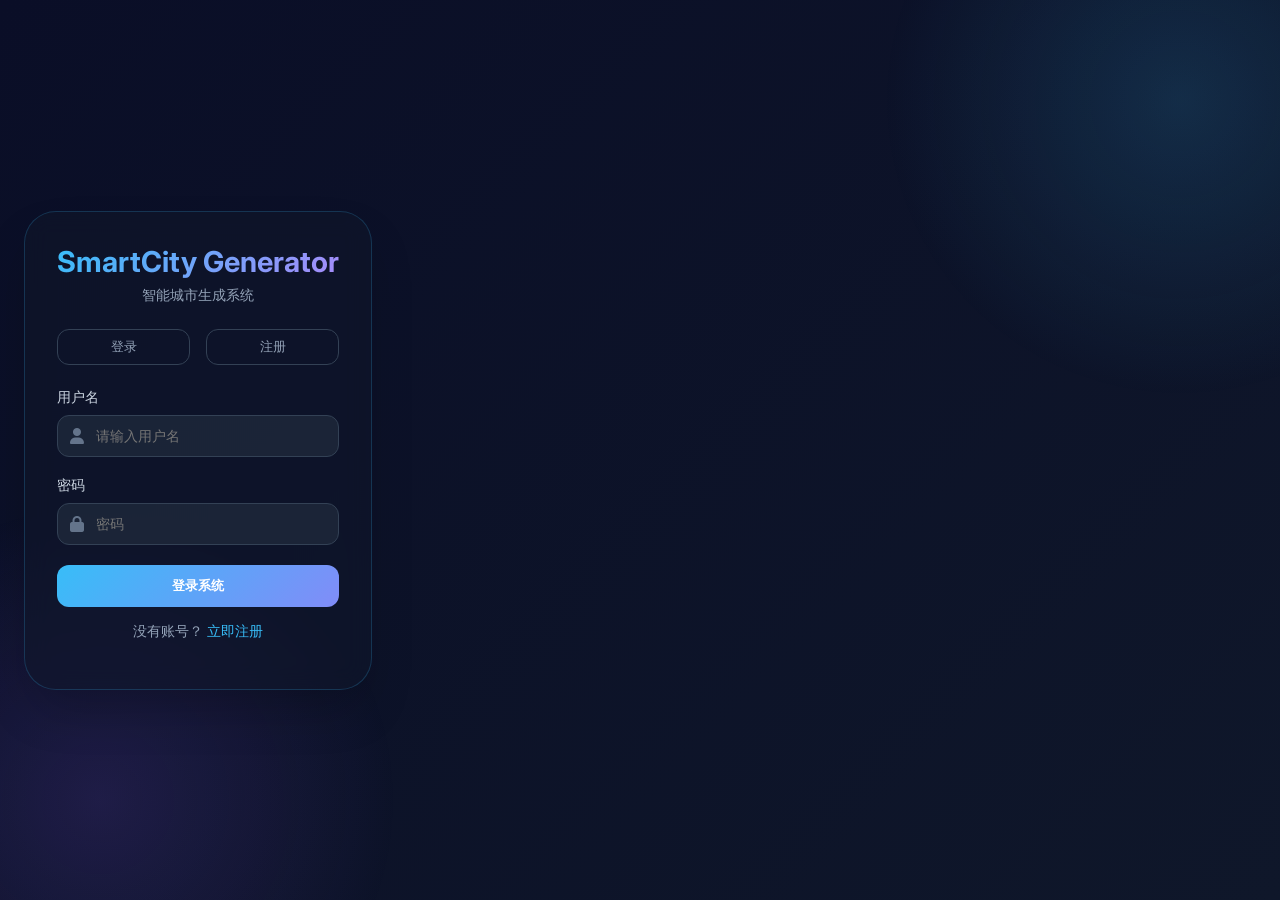
==== front_end/index.html @ 84067298 "Add files via upload" ====
<!DOCTYPE html>
<html lang="zh-CN">
<head>
    <meta charset="UTF-8">
    <meta name="viewport" content="width=device-width, initial-scale=1.0, user-scalable=no">
    <title>智能城市生成系统 | SmartCity Generator</title>
    <link href="https://fonts.googleapis.com/css2?family=Inter:opsz,wght@14..32,300;14..32,400;14..32,500;14..32,600;14..32,700&display=swap" rel="stylesheet">
    <link rel="stylesheet" href="https://cdnjs.cloudflare.com/ajax/libs/font-awesome/6.0.0-beta3/css/all.min.css">
    <link rel="stylesheet" href="css/style.css">
</head>
<body>
<div class="bg-glow"></div>
<div class="bg-glow bg-glow-left"></div>

<div class="app-container" id="appRoot">
    <!-- 登录/注册视图 -->
    <div id="authView">
        <div class="auth-wrapper">
            <div class="glass-card auth-card">
                <div class="logo">SmartCity Generator</div>
                <div class="tagline">智能城市生成系统</div>
                <div id="authTabs" style="display: flex; gap: 1rem; margin-bottom: 1.5rem;">
                    <button class="btn-outline" style="flex:1;" id="loginTabBtn">登录</button>
                    <button class="btn-outline" style="flex:1;" id="registerTabBtn">注册</button>
                </div>
                <div id="loginForm">
                    <div class="input-group">
                        <label>用户名</label>
                        <div class="input-with-icon"><i class="fas fa-user"></i><input type="text" id="loginUsername" placeholder="请输入用户名"></div>
                    </div>
                    <div class="input-group">
                        <label>密码</label>
                        <div class="input-with-icon"><i class="fas fa-lock"></i><input type="password" id="loginPassword" placeholder="密码"></div>
                    </div>
                    <button class="btn" id="doLoginBtn">登录系统</button>
                    <div class="switch-text">没有账号？ <span id="toRegisterBtn">立即注册</span></div>
                </div>
                <div id="registerForm" style="display:none;">
                    <div class="input-group">
                        <label>用户名</label>
                        <div class="input-with-icon"><i class="fas fa-user-plus"></i><input type="text" id="regUsername" placeholder="3~20个字符"></div>
                    </div>
                    <div class="input-group">
                        <label>密码</label>
                        <div class="input-with-icon"><i class="fas fa-key"></i><input type="password" id="regPassword" placeholder="至少6位"></div>
                    </div>
                    <div class="input-group">
                        <label>选择角色</label>
                        <select id="regRole">
                            <option value="industry_analyst">行业分析师</option>
                            <option value="scene_modeler">场景建模师</option>
                        </select>
                       
                    </div>
                    <button class="btn" id="doRegisterBtn">注册新账号</button>
                    <div class="switch-text">已有账号？ <span id="toLoginBtn">立即登录</span></div>
                </div>
                <div id="authMessage" style="margin-top: 1rem; font-size: 0.85rem; color: #f97316;"></div>
            </div>
        </div>
    </div>

    <div id="dashboardView" class="dashboard">
        <div class="top-navbar">
            <div class="user-info">
                <span class="role-badge" id="currentRoleLabel"></span>
                <span id="currentUsernameSpan" style="font-weight:500;"></span>
                <button class="setting-btn" id="settingBtn"><i class="fas fa-cog"></i>个人设置</button>
                <button class="logout-btn" id="logoutBtn"><i class="fas fa-sign-out-alt"></i> 退出</button>
            </div>
        </div>
        <div id="roleSpecificPanel"></div>
        
    </div>
</div>

<script src="js/role/baseRole.js"></script>
<script src="js/role/industryAnalyst.js"></script>
<script src="js/role/sceneModeler.js"></script>
<script src="js/role/systemAdmin.js"></script>
<script src="js/auth.js"></script>
<script src="js/dashBoard.js"></script>
<script src="js/blenderBridge.js"></script>
<script src="js/app.js"></script>
</body>
</html>
---- front_end/css/style.css ----
* {
    margin: 0;
    padding: 0;
    box-sizing: border-box;
}

body {
    font-family: 'Inter', sans-serif;
    background: linear-gradient(135deg, #0a0e27 0%, #0f172a 100%);
    min-height: 100vh;
    color: #e2e8f0;
    overflow-x: hidden;
}

.bg-glow {
    position: fixed;
    width: 600px;
    height: 600px;
    background: radial-gradient(circle, rgba(56, 189, 248, 0.15) 0%, rgba(56, 189, 248, 0) 70%);
    border-radius: 50%;
    top: -200px;
    right: -200px;
    pointer-events: none;
    z-index: 0;
}

.bg-glow-left {
    top: auto;
    bottom: -200px;
    left: -200px;
    background: radial-gradient(circle, rgba(139, 92, 246, 0.15) 0%, rgba(139, 92, 246, 0) 70%);
}

.app-container {
    position: relative;
    z-index: 1;
    min-height: 100vh;
}

.auth-wrapper {
    display: flex;
    justify-content: center;
    align-items: center;
    min-height: 100vh;
    padding: 1.5rem;
}

.glass-card {
    background: rgba(15, 23, 42, 0.6);
    backdrop-filter: blur(12px);
    border: 1px solid rgba(56, 189, 248, 0.2);
    border-radius: 2rem;
    padding: 2rem;
    box-shadow: 0 25px 50px -12px rgba(0, 0, 0, 0.25);
}

.auth-card {
    width: 100%;
    max-width: 440px;
}

.logo {
    font-size: 1.8rem;
    font-weight: 700;
    text-align: center;
    background: linear-gradient(135deg, #38bdf8, #a78bfa);
    -webkit-background-clip: text;
    background-clip: text;
    color: transparent;
    margin-bottom: 0.5rem;
}

.tagline {
    text-align: center;
    font-size: 0.85rem;
    color: #94a3b8;
    margin-bottom: 1.5rem;
}

.input-group {
    margin-bottom: 1.25rem;
}

.input-group label {
    display: block;
    margin-bottom: 0.5rem;
    font-size: 0.85rem;
    font-weight: 500;
    color: #cbd5e1;
}

.input-with-icon {
    display: flex;
    align-items: center;
    background: rgba(30, 41, 59, 0.8);
    border: 1px solid #334155;
    border-radius: 0.75rem;
    transition: all 0.2s;
}

.input-with-icon:focus-within {
    border-color: #38bdf8;
    box-shadow: 0 0 0 2px rgba(56, 189, 248, 0.2);
}

.input-with-icon i {
    padding: 0 0.75rem;
    color: #64748b;
}

.input-with-icon input, .input-with-icon select {
    background: transparent;
    border: none;
    padding: 0.75rem 0.75rem 0.75rem 0;
    width: 100%;
    color: #f1f5f9;
    font-size: 0.9rem;
    outline: none;
}

.btn {
    background: linear-gradient(135deg, #38bdf8, #818cf8);
    border: none;
    padding: 0.75rem 1.5rem;
    border-radius: 0.75rem;
    font-weight: 600;
    color: white;
    width: 100%;
    cursor: pointer;
    transition: transform 0.2s, opacity 0.2s;
}

.btn:hover {
    transform: translateY(-2px);
    opacity: 0.9;
}

.btn-outline {
    background: transparent;
    border: 1px solid #334155;
    padding: 0.5rem;
    border-radius: 0.75rem;
    color: #94a3b8;
    cursor: pointer;
    transition: all 0.2s;
}

.btn-outline.active, .btn-outline:hover {
    background: rgba(56, 189, 248, 0.2);
    border-color: #38bdf8;
    color: #38bdf8;
}

.switch-text {
    text-align: center;
    margin-top: 1rem;
    font-size: 0.85rem;
    color: #94a3b8;
}

.switch-text span {
    color: #38bdf8;
    cursor: pointer;
    font-weight: 500;
}

.dashboard {
    padding: 1rem;
    max-width: 1400px;
    margin: 0 auto;
}

.top-navbar {
    display: flex;
    align-items: center;
    justify-content: flex-start;
    background: rgba(15, 23, 42, 0.7);
    backdrop-filter: blur(12px);
    border-radius: 1.5rem;
    padding: 0.75rem 1.5rem;
    display: flex;
    justify-content: space-between;
    align-items: center;
    margin-bottom: 1.5rem;
    border: 1px solid rgba(56, 189, 248, 0.2);
}

.nav-brand {
    font-size: 1.25rem;
    font-weight: 600;
    background: linear-gradient(135deg, #38bdf8, #a78bfa);
    -webkit-background-clip: text;
    background-clip: text;
    color: transparent;
}

.user-info {
    display: flex;
    align-items: center;
    gap: 15px; /* 控制元素间距 */
    width: 100%;
}

.role-badge {
    background: rgba(56, 189, 248, 0.2);
    padding: 0.25rem 0.75rem;
    border-radius: 2rem;
    font-size: 0.75rem;
    font-weight: 500;
    color: #38bdf8;
}

.logout-btn {
    background: rgba(239, 68, 68, 0.2);
    border: none;
    padding: 0.5rem 1rem;
    border-radius: 0.75rem;
    color: #f87171;
    cursor: pointer;
    font-size: 0.8rem;
    transition: all 0.2s;
}

.logout-btn:hover {
    background: rgba(239, 68, 68, 0.4);
}

.panel-title {
    font-size: 1.1rem;
    font-weight: 600;
    margin-bottom: 1rem;
    display: flex;
    align-items: center;
    gap: 0.5rem;
}

.small-btn {
    background: #38bdf8;
    border: none;
    padding: 0.5rem 1rem;
    border-radius: 0.5rem;
    font-weight: 500;
    cursor: pointer;
    transition: all 0.2s;
}

.small-btn.outline {
    background: transparent;
    border: 1px solid #334155;
    color: #cbd5e1;
}

.small-btn.outline:hover {
    border-color: #38bdf8;
    color: #38bdf8;
}

.function-grid {
    display: flex;
    flex-wrap: wrap;
    gap: 0.75rem;
    margin: 1rem 0;
}

.blender-simulate {
    margin-top: 1rem;
    padding: 1rem;
    background: rgba(0, 0, 0, 0.3);
    border-radius: 1rem;
}

/* 角色面板通用样式 */
.role-panel {
    margin-bottom: 1.5rem;
}

.stats-grid {
    display: grid;
    grid-template-columns: repeat(auto-fit, minmax(200px, 1fr));
    gap: 1rem;
    margin-bottom: 1.5rem;
}

.stat-card {
    background: rgba(30, 41, 59, 0.5);
    border-radius: 1rem;
    padding: 1rem;
}

.project-list, .scene-list {
    display: flex;
    flex-direction: column;
    gap: 0.75rem;
}

.project-item, .scene-item {
    background: rgba(30, 41, 59, 0.3);
    border-radius: 0.75rem;
    padding: 1rem;
    display: flex;
    justify-content: space-between;
    align-items: center;
}
.input-group select {
    background: rgba(30, 41, 59, 0.8);
    border: 1px solid #334155;
    border-radius: 0.75rem;
    padding: 0.75rem;
    width: 100%;
    color: #f1f5f9;
    font-size: 0.9rem;
    cursor: pointer;
    transition: all 0.2s ease;
    appearance: none;
    -webkit-appearance: none;
    -moz-appearance: none;
    background-image: url("data:image/svg+xml,%3Csvg xmlns='http://www.w3.org/2000/svg' fill='none' viewBox='0 0 24 24' stroke='%2338bdf8'%3E%3Cpath stroke-linecap='round' stroke-linejoin='round' stroke-width='2' d='M19 9l-7 7-7-7'%3E%3C/path%3E%3C/svg%3E");
    background-repeat: no-repeat;
    background-position: right 0.75rem center;
    background-size: 1.25rem;
    padding-right: 2.5rem;
}

.input-group select:hover {
    border-color: #38bdf8;
    background: rgba(56, 189, 248, 0.1);
}

.input-group select:focus {
    outline: none;
    border-color: #38bdf8;
    box-shadow: 0 0 0 2px rgba(56, 189, 248, 0.2);
    background: rgba(30, 41, 59, 0.9);
}
.setting-btn {
    background: transparent;
    border: none;
    color: white;
    font-size: 16px;
    cursor: pointer;
    padding: 4px 8px;
    border-radius: 4px;
    transition: background 0.2s;
    margin-right: auto;
}
.setting-btn:hover {
    background: rgba(255,255,255,0.1);
}
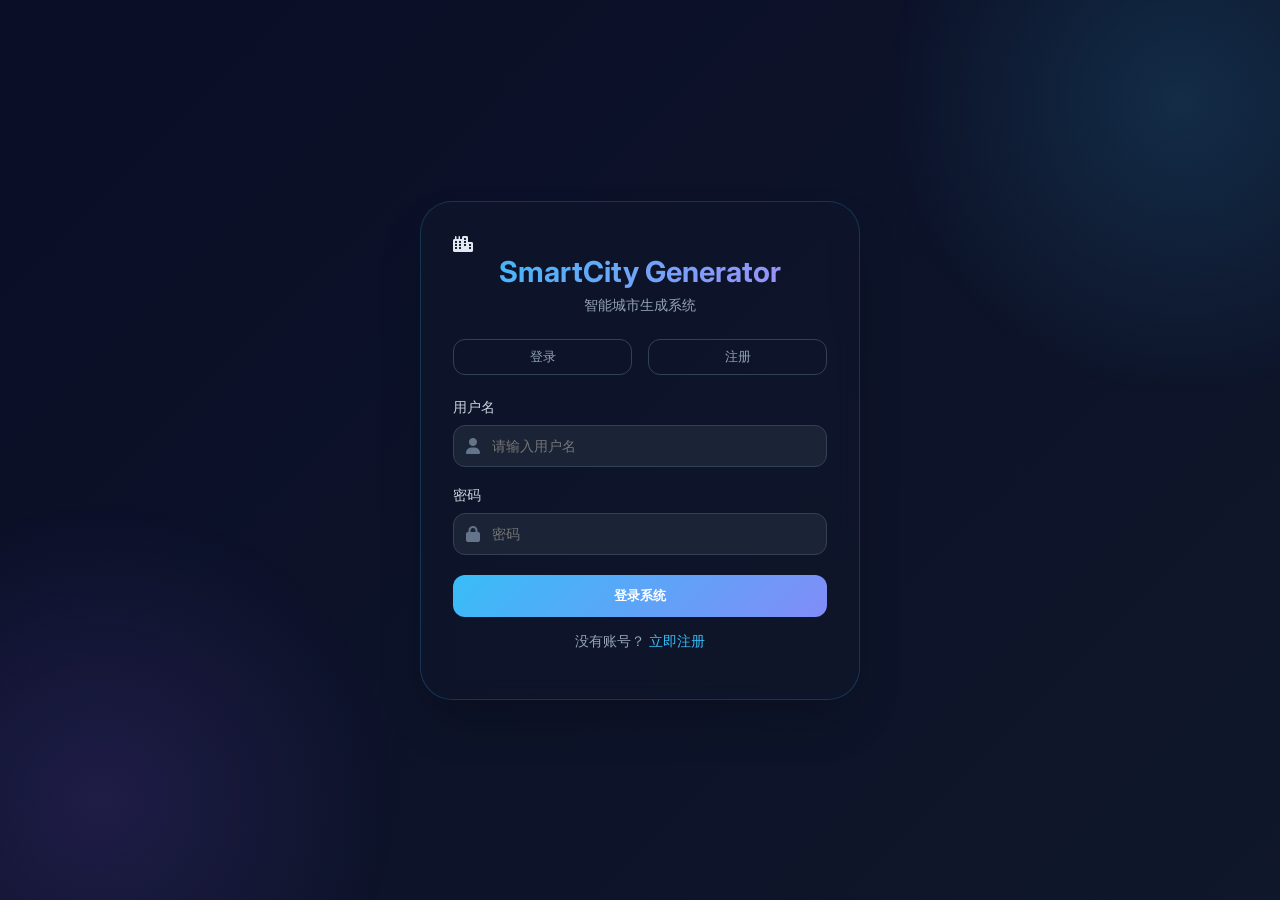
==== commit 253f8dc9: "增加个人修改界面，丰富行业师和建模师角色UI" ====
--- a/front_end/index.html
+++ b/front_end/index.html
@@ -3,7 +3,7 @@
 <head>
     <meta charset="UTF-8">
     <meta name="viewport" content="width=device-width, initial-scale=1.0, user-scalable=no">
-    <title>智能城市生成系统 | SmartCity Generator</title>
+    <title>智能城市生成系统 | 登录</title>
     <link href="https://fonts.googleapis.com/css2?family=Inter:opsz,wght@14..32,300;14..32,400;14..32,500;14..32,600;14..32,700&display=swap" rel="stylesheet">
     <link rel="stylesheet" href="https://cdnjs.cloudflare.com/ajax/libs/font-awesome/6.0.0-beta3/css/all.min.css">
     <link rel="stylesheet" href="css/style.css">
@@ -13,10 +13,12 @@
 <div class="bg-glow bg-glow-left"></div>
 
 <div class="app-container" id="appRoot">
-    <!-- 登录/注册视图 -->
     <div id="authView">
         <div class="auth-wrapper">
             <div class="glass-card auth-card">
+                <div class="hero-icon">
+                    <i class="fas fa-city"></i>
+                </div>
                 <div class="logo">SmartCity Generator</div>
                 <div class="tagline">智能城市生成系统</div>
                 <div id="authTabs" style="display: flex; gap: 1rem; margin-bottom: 1.5rem;">
@@ -49,8 +51,8 @@
                         <select id="regRole">
                             <option value="industry_analyst">行业分析师</option>
                             <option value="scene_modeler">场景建模师</option>
+                            <option value="system_admin">系统管理员</option>
                         </select>
-                       
                     </div>
                     <button class="btn" id="doRegisterBtn">注册新账号</button>
                     <div class="switch-text">已有账号？ <span id="toLoginBtn">立即登录</span></div>
@@ -59,28 +61,121 @@
             </div>
         </div>
     </div>
-
-    <div id="dashboardView" class="dashboard">
-        <div class="top-navbar">
-            <div class="user-info">
-                <span class="role-badge" id="currentRoleLabel"></span>
-                <span id="currentUsernameSpan" style="font-weight:500;"></span>
-                <button class="setting-btn" id="settingBtn"><i class="fas fa-cog"></i>个人设置</button>
-                <button class="logout-btn" id="logoutBtn"><i class="fas fa-sign-out-alt"></i> 退出</button>
-            </div>
-        </div>
-        <div id="roleSpecificPanel"></div>
-        
-    </div>
 </div>
 
-<script src="js/role/baseRole.js"></script>
-<script src="js/role/industryAnalyst.js"></script>
-<script src="js/role/sceneModeler.js"></script>
-<script src="js/role/systemAdmin.js"></script>
 <script src="js/auth.js"></script>
-<script src="js/dashBoard.js"></script>
-<script src="js/blenderBridge.js"></script>
-<script src="js/app.js"></script>
+<script src="js/common.js"></script>
+<script>
+    const authManager = new AuthManager();
+    
+    // 检查是否已登录（不验证 token，只检查本地存储）
+    function checkLoginStatus() {
+        if (authManager.isLoggedIn()) {
+            const user = authManager.getCurrentUser();
+            console.log('已登录，自动跳转:', user);
+            redirectByRole(user.role);
+        }
+    }
+    checkLoginStatus();
+
+    // DOM 元素
+    const loginTabBtn = document.getElementById('loginTabBtn');
+    const registerTabBtn = document.getElementById('registerTabBtn');
+    const loginForm = document.getElementById('loginForm');
+    const registerForm = document.getElementById('registerForm');
+    const toRegisterBtn = document.getElementById('toRegisterBtn');
+    const toLoginBtn = document.getElementById('toLoginBtn');
+    const authMessage = document.getElementById('authMessage');
+
+    function showLoginTab() {
+        loginForm.style.display = 'block';
+        registerForm.style.display = 'none';
+        loginTabBtn.classList.add('active');
+        registerTabBtn.classList.remove('active');
+        authMessage.innerHTML = '';
+    }
+
+    function showRegisterTab() {
+        loginForm.style.display = 'none';
+        registerForm.style.display = 'block';
+        registerTabBtn.classList.add('active');
+        loginTabBtn.classList.remove('active');
+        authMessage.innerHTML = '';
+    }
+
+    loginTabBtn.addEventListener('click', showLoginTab);
+    registerTabBtn.addEventListener('click', showRegisterTab);
+    toRegisterBtn.addEventListener('click', showRegisterTab);
+    toLoginBtn.addEventListener('click', showLoginTab);
+
+    // 登录逻辑
+    document.getElementById('doLoginBtn').addEventListener('click', async () => {
+        const username = document.getElementById('loginUsername').value.trim();
+        const password = document.getElementById('loginPassword').value;
+
+        if (!username || !password) {
+            authMessage.innerHTML = '请输入用户名和密码';
+            return;
+        }
+
+        const loginBtn = document.getElementById('doLoginBtn');
+        const originalText = loginBtn.textContent;
+        loginBtn.textContent = '登录中...';
+        loginBtn.disabled = true;
+
+        const result = await authManager.login(username, password);
+        
+        loginBtn.textContent = originalText;
+        loginBtn.disabled = false;
+
+        if (result.success) {
+            authMessage.innerHTML = '登录成功，跳转中...';
+            authMessage.style.color = '#10b981';
+            setTimeout(() => {
+                redirectByRole(result.user.role);
+            }, 500);
+        } else {
+            authMessage.innerHTML = `错误：${result.message}`;
+            authMessage.style.color = '#f97316';
+        }
+    });
+
+    // 注册逻辑
+    document.getElementById('doRegisterBtn').addEventListener('click', async () => {
+        const username = document.getElementById('regUsername').value.trim();
+        const password = document.getElementById('regPassword').value;
+        const role = document.getElementById('regRole').value;
+
+        if (!username || !password) {
+            authMessage.innerHTML = '错误：请填写完整信息';
+            return;
+        }
+
+        const registerBtn = document.getElementById('doRegisterBtn');
+        const originalText = registerBtn.textContent;
+        registerBtn.textContent = '注册中...';
+        registerBtn.disabled = true;
+
+        const result = await authManager.register(username, password, role);
+        
+        registerBtn.textContent = originalText;
+        registerBtn.disabled = false;
+        
+        authMessage.innerHTML = result.success ? '注册成功，请登录' : `错误：${result.message}`;
+        if (result.success) {
+            authMessage.style.color = '#10b981';
+            setTimeout(showLoginTab, 1500);
+            document.getElementById('regUsername').value = '';
+            document.getElementById('regPassword').value = '';
+        } else {
+            authMessage.style.color = '#f97316';
+        }
+    });
+
+    // 回车登录
+    document.getElementById('loginPassword').addEventListener('keypress', (e) => {
+        if (e.key === 'Enter') document.getElementById('doLoginBtn').click();
+    });
+</script>
 </body>
 </html>
--- a/front_end/css/style.css
+++ b/front_end/css/style.css
@@ -333,16 +333,28 @@
     background: rgba(30, 41, 59, 0.9);
 }
 .setting-btn {
-    background: transparent;
-    border: none;
-    color: white;
-    font-size: 16px;
-    cursor: pointer;
-    padding: 4px 8px;
-    border-radius: 4px;
-    transition: background 0.2s;
-    margin-right: auto;
-}
+    background: rgba(56, 189, 248, 0.2);
+    border: none;
+    padding: 0.5rem 1rem;
+    border-radius: 0.75rem;
+    color: #38bdf8;
+    cursor: pointer;
+    font-size: 0.8rem;
+    transition: all 0.2s;
+    display: flex;
+    align-items: center;
+    gap: 0.5rem;
+}
+
 .setting-btn:hover {
-    background: rgba(255,255,255,0.1);
+    background: rgba(56, 189, 248, 0.4);
+    transform: translateY(-1px);
+}
+
+.user-info {
+    display: flex;
+    align-items: center;
+    gap: 15px;
+    width: 100%;
+    justify-content: flex-end;
 }
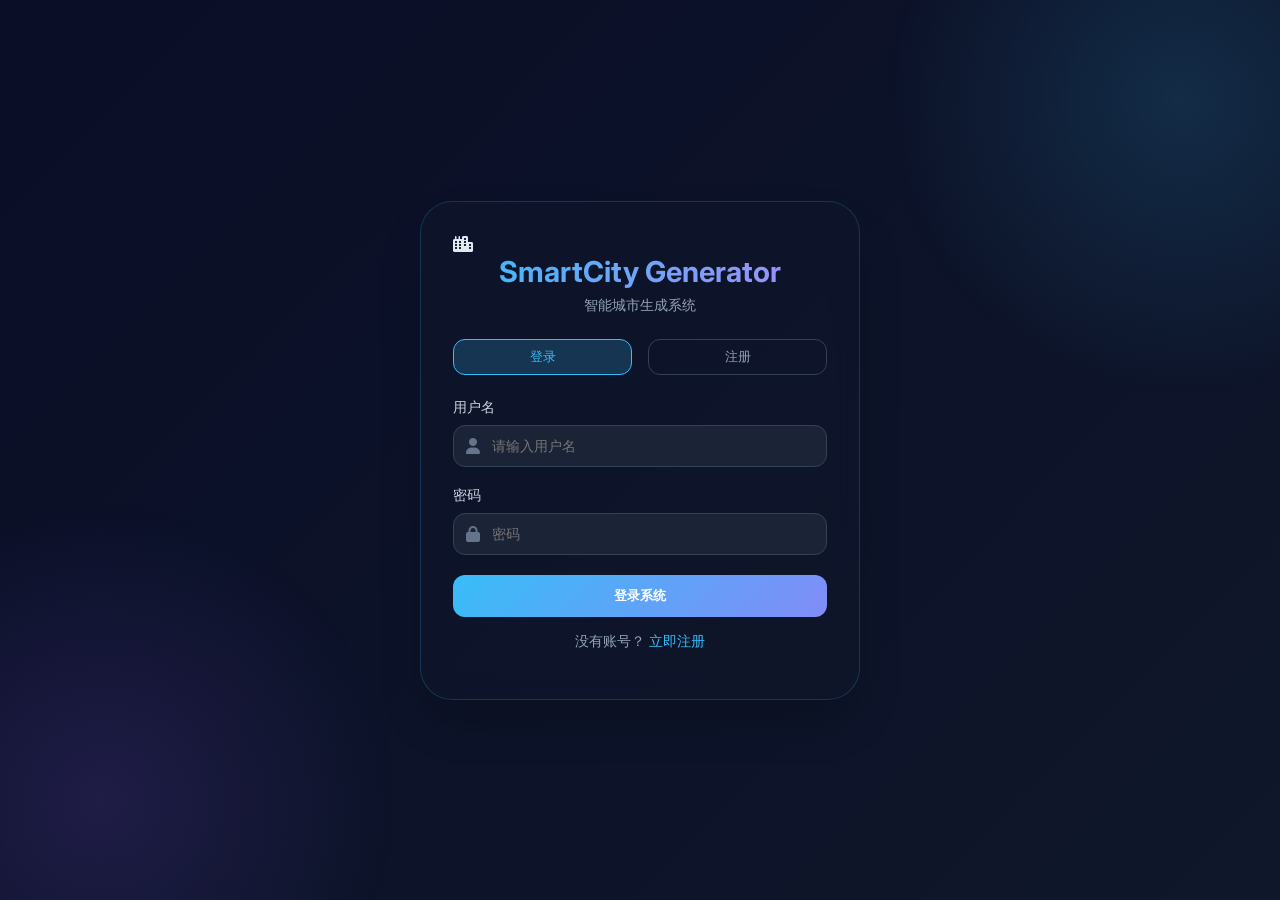
==== commit e10e86bd: "登录入口收敛" ====
--- a/front_end/index.html
+++ b/front_end/index.html
@@ -51,7 +51,6 @@
                         <select id="regRole">
                             <option value="industry_analyst">行业分析师</option>
                             <option value="scene_modeler">场景建模师</option>
-                            <option value="system_admin">系统管理员</option>
                         </select>
                     </div>
                     <button class="btn" id="doRegisterBtn">注册新账号</button>
@@ -65,117 +64,6 @@
 
 <script src="js/auth.js"></script>
 <script src="js/common.js"></script>
-<script>
-    const authManager = new AuthManager();
-    
-    // 检查是否已登录（不验证 token，只检查本地存储）
-    function checkLoginStatus() {
-        if (authManager.isLoggedIn()) {
-            const user = authManager.getCurrentUser();
-            console.log('已登录，自动跳转:', user);
-            redirectByRole(user.role);
-        }
-    }
-    checkLoginStatus();
-
-    // DOM 元素
-    const loginTabBtn = document.getElementById('loginTabBtn');
-    const registerTabBtn = document.getElementById('registerTabBtn');
-    const loginForm = document.getElementById('loginForm');
-    const registerForm = document.getElementById('registerForm');
-    const toRegisterBtn = document.getElementById('toRegisterBtn');
-    const toLoginBtn = document.getElementById('toLoginBtn');
-    const authMessage = document.getElementById('authMessage');
-
-    function showLoginTab() {
-        loginForm.style.display = 'block';
-        registerForm.style.display = 'none';
-        loginTabBtn.classList.add('active');
-        registerTabBtn.classList.remove('active');
-        authMessage.innerHTML = '';
-    }
-
-    function showRegisterTab() {
-        loginForm.style.display = 'none';
-        registerForm.style.display = 'block';
-        registerTabBtn.classList.add('active');
-        loginTabBtn.classList.remove('active');
-        authMessage.innerHTML = '';
-    }
-
-    loginTabBtn.addEventListener('click', showLoginTab);
-    registerTabBtn.addEventListener('click', showRegisterTab);
-    toRegisterBtn.addEventListener('click', showRegisterTab);
-    toLoginBtn.addEventListener('click', showLoginTab);
-
-    // 登录逻辑
-    document.getElementById('doLoginBtn').addEventListener('click', async () => {
-        const username = document.getElementById('loginUsername').value.trim();
-        const password = document.getElementById('loginPassword').value;
-
-        if (!username || !password) {
-            authMessage.innerHTML = '请输入用户名和密码';
-            return;
-        }
-
-        const loginBtn = document.getElementById('doLoginBtn');
-        const originalText = loginBtn.textContent;
-        loginBtn.textContent = '登录中...';
-        loginBtn.disabled = true;
-
-        const result = await authManager.login(username, password);
-        
-        loginBtn.textContent = originalText;
-        loginBtn.disabled = false;
-
-        if (result.success) {
-            authMessage.innerHTML = '登录成功，跳转中...';
-            authMessage.style.color = '#10b981';
-            setTimeout(() => {
-                redirectByRole(result.user.role);
-            }, 500);
-        } else {
-            authMessage.innerHTML = `错误：${result.message}`;
-            authMessage.style.color = '#f97316';
-        }
-    });
-
-    // 注册逻辑
-    document.getElementById('doRegisterBtn').addEventListener('click', async () => {
-        const username = document.getElementById('regUsername').value.trim();
-        const password = document.getElementById('regPassword').value;
-        const role = document.getElementById('regRole').value;
-
-        if (!username || !password) {
-            authMessage.innerHTML = '错误：请填写完整信息';
-            return;
-        }
-
-        const registerBtn = document.getElementById('doRegisterBtn');
-        const originalText = registerBtn.textContent;
-        registerBtn.textContent = '注册中...';
-        registerBtn.disabled = true;
-
-        const result = await authManager.register(username, password, role);
-        
-        registerBtn.textContent = originalText;
-        registerBtn.disabled = false;
-        
-        authMessage.innerHTML = result.success ? '注册成功，请登录' : `错误：${result.message}`;
-        if (result.success) {
-            authMessage.style.color = '#10b981';
-            setTimeout(showLoginTab, 1500);
-            document.getElementById('regUsername').value = '';
-            document.getElementById('regPassword').value = '';
-        } else {
-            authMessage.style.color = '#f97316';
-        }
-    });
-
-    // 回车登录
-    document.getElementById('loginPassword').addEventListener('keypress', (e) => {
-        if (e.key === 'Enter') document.getElementById('doLoginBtn').click();
-    });
-</script>
+<script src="js/app.js"></script>
 </body>
 </html>
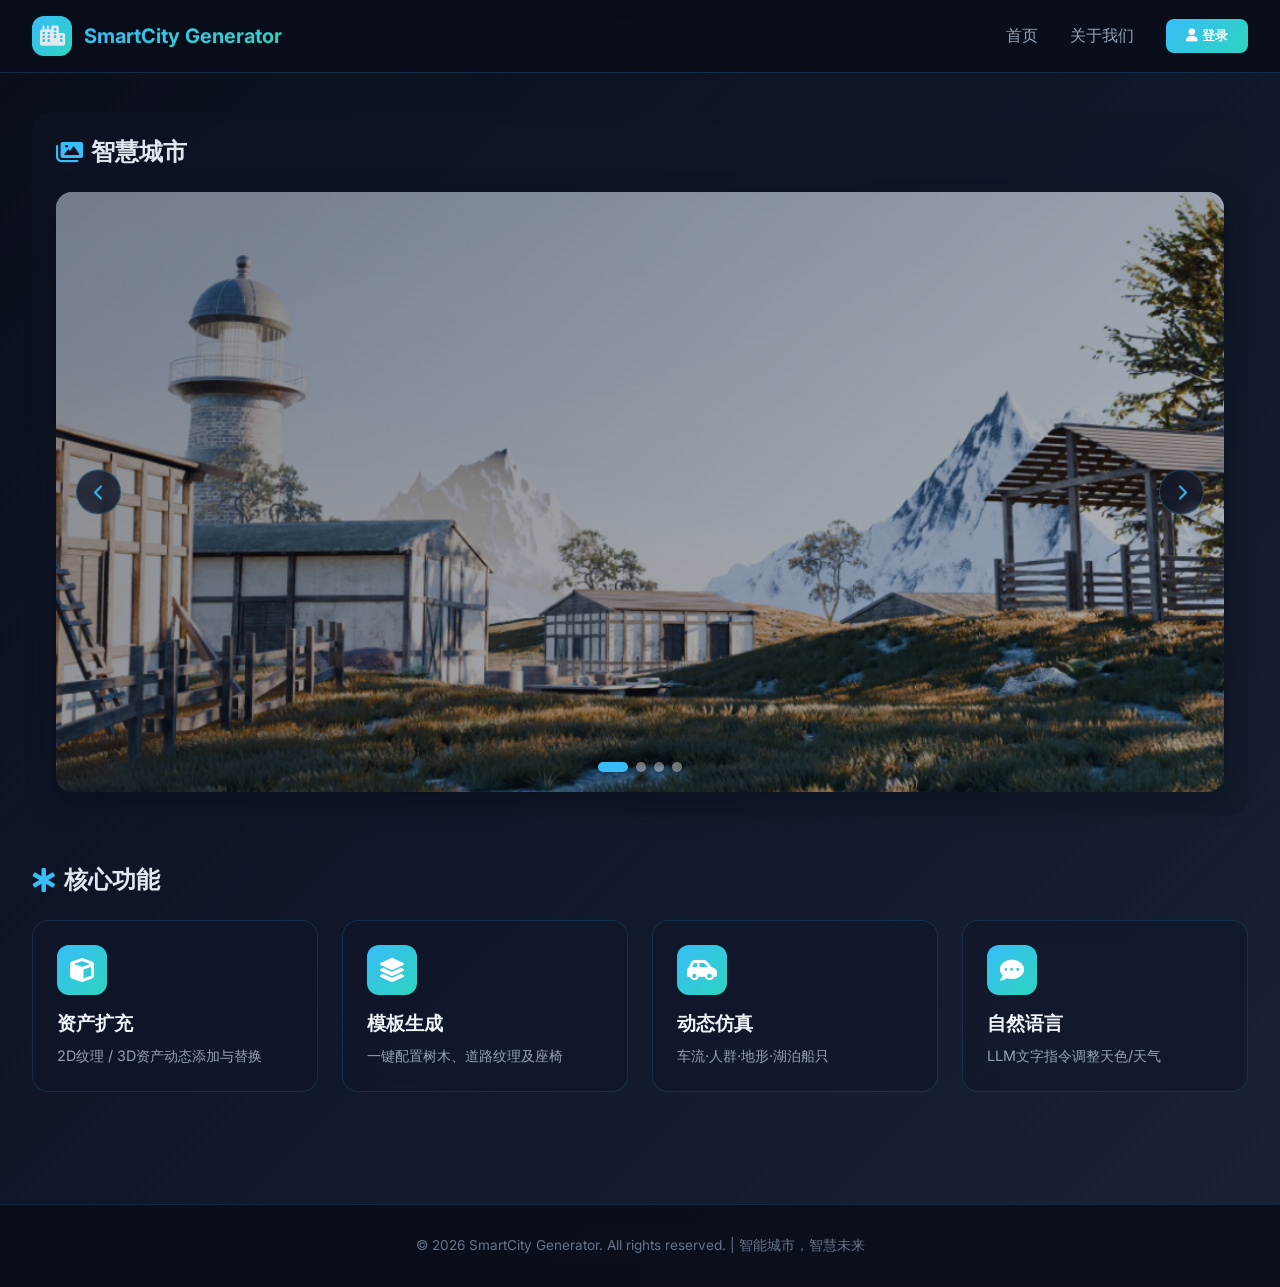
==== commit 3bc948af: "优化登录界面和系统管理员界面" ====
--- a/front_end/index.html
+++ b/front_end/index.html
@@ -1,69 +1,268 @@
 <!DOCTYPE html>
 <html lang="zh-CN">
+
 <head>
     <meta charset="UTF-8">
     <meta name="viewport" content="width=device-width, initial-scale=1.0, user-scalable=no">
-    <title>智能城市生成系统 | 登录</title>
-    <link href="https://fonts.googleapis.com/css2?family=Inter:opsz,wght@14..32,300;14..32,400;14..32,500;14..32,600;14..32,700&display=swap" rel="stylesheet">
+    <title>智能城市生成系统 | 智慧未来</title>
+    <link
+        href="https://fonts.googleapis.com/css2?family=Inter:opsz,wght@14..32,300;14..32,400;14..32,500;14..32,600;14..32,700&display=swap"
+        rel="stylesheet">
     <link rel="stylesheet" href="https://cdnjs.cloudflare.com/ajax/libs/font-awesome/6.0.0-beta3/css/all.min.css">
     <link rel="stylesheet" href="css/style.css">
 </head>
+
 <body>
-<div class="bg-glow"></div>
-<div class="bg-glow bg-glow-left"></div>
-
-<div class="app-container" id="appRoot">
-    <div id="authView">
-        <div class="auth-wrapper">
-            <div class="glass-card auth-card">
+    <!-- 顶部导航栏 -->
+    <div class="topbar">
+        <div class="topbar-container">
+            <div class="logo-section">
+                <div class="logo-icon">
+                    <i class="fas fa-city"></i>
+                </div>
+                <div class="logo-text">SmartCity Generator</div>
+            </div>
+            <div class="nav-links">
+                <a href="#">首页</a>
+                <a href="#">关于我们</a>
+                <button class="login-btn-header" id="headerLoginBtn">
+                    <i class="fas fa-user"></i> 登录
+                </button>
+            </div>
+        </div>
+    </div>
+
+    <!-- 主内容区域 -->
+    <div class="main-content">
+        <div class="content-container">
+            <!-- 轮播图区域 -->
+            <div class="carousel-section">
+                <div class="section-title">
+                    <i class="fas fa-images"></i>
+                    <span>智慧城市</span>
+                </div>
+                <div class="carousel-container">
+                    <div class="carousel">
+                        <div class="carousel-inner" id="carouselInner">
+                            <!-- 轮播图片将通过JS动态生成 -->
+                        </div>
+                        <div class="carousel-btn prev" id="prevBtn">
+                            <i class="fas fa-chevron-left"></i>
+                        </div>
+                        <div class="carousel-btn next" id="nextBtn">
+                            <i class="fas fa-chevron-right"></i>
+                        </div>
+                        <div class="carousel-indicators" id="indicators"></div>
+                    </div>
+                </div>
+            </div>
+
+            <!-- 功能卡片区域 -->
+            <div class="features-section">
+                <div class="section-title">
+                    <i class="fas fa-star-of-life"></i>
+                    <span>核心功能</span>
+                </div>
+                <div class="features-grid">
+                    <div class="feature-card">
+                        <div class="feature-icon">
+                            <i class="fas fa-cube"></i>
+                        </div>
+                        <h3>资产扩充</h3>
+                        <p>2D纹理 / 3D资产动态添加与替换</p>
+                    </div>
+                    <div class="feature-card">
+                        <div class="feature-icon">
+                            <i class="fas fa-layer-group"></i>
+                        </div>
+                        <h3>模板生成</h3>
+                        <p>一键配置树木、道路纹理及座椅</p>
+                    </div>
+                    <div class="feature-card">
+                        <div class="feature-icon">
+                            <i class="fas fa-car-side"></i>
+                        </div>
+                        <h3>动态仿真</h3>
+                        <p>车流·人群·地形·湖泊船只</p>
+                    </div>
+                    <div class="feature-card">
+                        <div class="feature-icon">
+                            <i class="fas fa-comment-dots"></i>
+                        </div>
+                        <h3>自然语言</h3>
+                        <p>LLM文字指令调整天色/天气</p>
+                    </div>
+                </div>
+            </div>
+        </div>
+    </div>
+
+    <!-- 页脚 -->
+    <div class="footer">
+        <p>&copy; 2026 SmartCity Generator. All rights reserved. | 智能城市，智慧未来</p>
+    </div>
+
+    <!-- 登录模态框 -->
+    <div id="loginModal" class="modal" style="display: none;">
+        <div class="modal-content">
+            <div class="glass-card auth-card" style="position: relative;">
+                <div style="position: absolute; top: 1rem; right: 1rem;">
+                    <button id="closeModalBtn"
+                        style="background: none; border: none; color: #94a3b8; cursor: pointer; font-size: 1.2rem;">
+                        <i class="fas fa-times"></i>
+                    </button>
+                </div>
                 <div class="hero-icon">
                     <i class="fas fa-city"></i>
                 </div>
                 <div class="logo">SmartCity Generator</div>
                 <div class="tagline">智能城市生成系统</div>
                 <div id="authTabs" style="display: flex; gap: 1rem; margin-bottom: 1.5rem;">
-                    <button class="btn-outline" style="flex:1;" id="loginTabBtn">登录</button>
-                    <button class="btn-outline" style="flex:1;" id="registerTabBtn">注册</button>
-                </div>
-                <div id="loginForm">
+                    <button class="btn-outline active" style="flex:1;" id="modalLoginTabBtn">登录</button>
+                    <button class="btn-outline" style="flex:1;" id="modalRegisterTabBtn">注册</button>
+                </div>
+                <div id="modalLoginForm">
                     <div class="input-group">
                         <label>用户名</label>
-                        <div class="input-with-icon"><i class="fas fa-user"></i><input type="text" id="loginUsername" placeholder="请输入用户名"></div>
+                        <div class="input-with-icon"><i class="fas fa-user"></i><input type="text"
+                                id="modalLoginUsername" placeholder="请输入用户名"></div>
                     </div>
                     <div class="input-group">
                         <label>密码</label>
-                        <div class="input-with-icon"><i class="fas fa-lock"></i><input type="password" id="loginPassword" placeholder="密码"></div>
-                    </div>
-                    <button class="btn" id="doLoginBtn">登录系统</button>
-                    <div class="switch-text">没有账号？ <span id="toRegisterBtn">立即注册</span></div>
-                </div>
-                <div id="registerForm" style="display:none;">
+                        <div class="input-with-icon"><i class="fas fa-lock"></i><input type="password"
+                                id="modalLoginPassword" placeholder="密码"></div>
+                    </div>
+                    <button class="btn" id="modalDoLoginBtn">登录系统</button>
+                </div>
+                <div id="modalRegisterForm" style="display:none;">
                     <div class="input-group">
                         <label>用户名</label>
-                        <div class="input-with-icon"><i class="fas fa-user-plus"></i><input type="text" id="regUsername" placeholder="3~20个字符"></div>
+                        <div class="input-with-icon"><i class="fas fa-user-plus"></i><input type="text"
+                                id="modalRegUsername" placeholder="3~20个字符"></div>
                     </div>
                     <div class="input-group">
                         <label>密码</label>
-                        <div class="input-with-icon"><i class="fas fa-key"></i><input type="password" id="regPassword" placeholder="至少6位"></div>
+                        <div class="input-with-icon"><i class="fas fa-key"></i><input type="password"
+                                id="modalRegPassword" placeholder="至少6位"></div>
                     </div>
                     <div class="input-group">
                         <label>选择角色</label>
-                        <select id="regRole">
+                        <select id="modalRegRole">
                             <option value="industry_analyst">行业分析师</option>
                             <option value="scene_modeler">场景建模师</option>
                         </select>
                     </div>
-                    <button class="btn" id="doRegisterBtn">注册新账号</button>
-                    <div class="switch-text">已有账号？ <span id="toLoginBtn">立即登录</span></div>
-                </div>
-                <div id="authMessage" style="margin-top: 1rem; font-size: 0.85rem; color: #f97316;"></div>
+                    <button class="btn" id="modalDoRegisterBtn">注册新账号</button>
+                </div>
+                <div id="modalAuthMessage"
+                    style="margin-top: 1rem; font-size: 0.85rem; color: #f97316; text-align: center;"></div>
             </div>
         </div>
     </div>
-</div>
-
-<script src="js/auth.js"></script>
-<script src="js/common.js"></script>
-<script src="js/app.js"></script>
+
+    <!-- JS 文件 -->
+    <script src="js/auth.js"></script>
+    <script src="js/common.js"></script>
+    <script src="js/app.js"></script>
+    
+    <!-- 仅轮播图相关的脚本 -->
+    <script>
+        // 轮播图数据
+        const carouselImages = [
+            { url: "image/image1.png"},
+            { url: "image/image2.png"},
+            { url: "image/image3.png"},
+            { url: "image/image4.png"}
+        ];
+
+        let currentIndex = 0;
+        let autoPlayInterval;
+        const carouselInner = document.getElementById('carouselInner');
+        const indicators = document.getElementById('indicators');
+        const prevBtn = document.getElementById('prevBtn');
+        const nextBtn = document.getElementById('nextBtn');
+
+        function initCarousel() {
+            if (!carouselInner) return;
+            
+            carouselImages.forEach((image, index) => {
+                const carouselItem = document.createElement('div');
+                carouselItem.className = `carousel-item ${index === 0 ? 'active' : ''}`;
+                carouselItem.style.backgroundImage = `url(${image.url})`;
+                carouselItem.style.backgroundSize = 'cover';
+                carouselItem.style.backgroundPosition = 'center';
+                carouselItem.style.backgroundBlendMode = 'normal';
+                carouselItem.innerHTML = '';
+                carouselInner.appendChild(carouselItem);
+
+                const indicator = document.createElement('div');
+                indicator.className = `indicator ${index === 0 ? 'active' : ''}`;
+                indicator.addEventListener('click', () => goToSlide(index));
+                indicators.appendChild(indicator);
+            });
+        }
+
+        function goToSlide(index) {
+            const items = document.querySelectorAll('.carousel-item');
+            const dots = document.querySelectorAll('.indicator');
+            if (!items.length) return;
+            
+            if (index < 0) index = items.length - 1;
+            if (index >= items.length) index = 0;
+            items.forEach(item => item.classList.remove('active'));
+            dots.forEach(dot => dot.classList.remove('active'));
+            items[index].classList.add('active');
+            dots[index].classList.add('active');
+            currentIndex = index;
+        }
+
+        function nextSlide() { goToSlide(currentIndex + 1); }
+        function prevSlide() { goToSlide(currentIndex - 1); }
+        
+        function startAutoPlay() { 
+            if (autoPlayInterval) clearInterval(autoPlayInterval); 
+            autoPlayInterval = setInterval(nextSlide, 5000); 
+        }
+        
+        function stopAutoPlay() { 
+            if (autoPlayInterval) { 
+                clearInterval(autoPlayInterval); 
+                autoPlayInterval = null; 
+            } 
+        }
+
+        // 轮播图事件
+        if (prevBtn) prevBtn.addEventListener('click', () => { prevSlide(); stopAutoPlay(); startAutoPlay(); });
+        if (nextBtn) nextBtn.addEventListener('click', () => { nextSlide(); stopAutoPlay(); startAutoPlay(); });
+        
+        const carouselContainer = document.querySelector('.carousel-container');
+        if (carouselContainer) {
+            carouselContainer.addEventListener('mouseenter', stopAutoPlay);
+            carouselContainer.addEventListener('mouseleave', startAutoPlay);
+        }
+
+        // 初始化轮播
+        initCarousel();
+        startAutoPlay();
+
+        // 滚动动画
+        const observerOptions = { threshold: 0.1, rootMargin: '0px 0px -50px 0px' };
+        const observer = new IntersectionObserver((entries) => {
+            entries.forEach(entry => {
+                if (entry.isIntersecting) {
+                    entry.target.style.opacity = '1';
+                    entry.target.style.transform = 'translateY(0)';
+                }
+            });
+        }, observerOptions);
+        
+        document.querySelectorAll('.feature-card').forEach(el => {
+            el.style.opacity = '0';
+            el.style.transform = 'translateY(30px)';
+            el.style.transition = 'all 0.6s ease';
+            observer.observe(el);
+        });
+    </script>
 </body>
+
 </html>
--- a/front_end/css/style.css
+++ b/front_end/css/style.css
@@ -6,7 +6,7 @@
 
 body {
     font-family: 'Inter', sans-serif;
-    background: linear-gradient(135deg, #0a0e27 0%, #0f172a 100%);
+    background: linear-gradient(135deg, #0a0e1a 0%, #0f172a 50%, #1a2335 100%);
     min-height: 100vh;
     color: #e2e8f0;
     overflow-x: hidden;
@@ -37,6 +37,7 @@
     min-height: 100vh;
 }
 
+/* ========== 认证页面样式 ========== */
 .auth-wrapper {
     display: flex;
     justify-content: center;
@@ -108,7 +109,8 @@
     color: #64748b;
 }
 
-.input-with-icon input, .input-with-icon select {
+.input-with-icon input,
+.input-with-icon select {
     background: transparent;
     border: none;
     padding: 0.75rem 0.75rem 0.75rem 0;
@@ -119,7 +121,7 @@
 }
 
 .btn {
-    background: linear-gradient(135deg, #38bdf8, #818cf8);
+    background: linear-gradient(135deg, #38bdf8, #2dd4bf);
     border: none;
     padding: 0.75rem 1.5rem;
     border-radius: 0.75rem;
@@ -145,7 +147,8 @@
     transition: all 0.2s;
 }
 
-.btn-outline.active, .btn-outline:hover {
+.btn-outline.active,
+.btn-outline:hover {
     background: rgba(56, 189, 248, 0.2);
     border-color: #38bdf8;
     color: #38bdf8;
@@ -164,6 +167,7 @@
     font-weight: 500;
 }
 
+/* ========== 仪表盘样式 ========== */
 .dashboard {
     padding: 1rem;
     max-width: 1400px;
@@ -178,7 +182,6 @@
     backdrop-filter: blur(12px);
     border-radius: 1.5rem;
     padding: 0.75rem 1.5rem;
-    display: flex;
     justify-content: space-between;
     align-items: center;
     margin-bottom: 1.5rem;
@@ -197,8 +200,9 @@
 .user-info {
     display: flex;
     align-items: center;
-    gap: 15px; /* 控制元素间距 */
+    gap: 15px;
     width: 100%;
+    justify-content: flex-end;
 }
 
 .role-badge {
@@ -219,10 +223,14 @@
     cursor: pointer;
     font-size: 0.8rem;
     transition: all 0.2s;
+    display: flex;
+    align-items: center;
+    gap: 0.5rem;
 }
 
 .logout-btn:hover {
     background: rgba(239, 68, 68, 0.4);
+    transform: translateY(-1px);
 }
 
 .panel-title {
@@ -235,24 +243,58 @@
 }
 
 .small-btn {
-    background: #38bdf8;
+    background: rgba(56, 189, 248, 0.2);
     border: none;
     padding: 0.5rem 1rem;
     border-radius: 0.5rem;
-    font-weight: 500;
-    cursor: pointer;
+    color: #38bdf8;
+    cursor: pointer;
+    font-size: 0.8rem;
     transition: all 0.2s;
 }
 
 .small-btn.outline {
     background: transparent;
+    border: 1px solid #38bdf8;
+}
+
+.small-btn:hover {
+    background: rgba(56, 189, 248, 0.4);
+    transform: translateY(-1px);
+}
+
+.small-btn:disabled,
+.small-btn.outline:disabled {
+    cursor: not-allowed;
+    opacity: 0.65;
+}
+
+.scene-asset-tag {
+    display: inline-flex;
+    align-items: center;
+    gap: 0.35rem;
+    margin: 0 0.35rem 0.35rem 0;
+    padding: 0.3rem 0.55rem;
+    border-radius: 0.5rem;
     border: 1px solid #334155;
+    background: rgba(30, 41, 59, 0.65);
     color: #cbd5e1;
 }
 
-.small-btn.outline:hover {
-    border-color: #38bdf8;
-    color: #38bdf8;
+.scene-asset-tag i {
+    color: #38bdf8;
+}
+
+.scene-asset-tag button {
+    border: none;
+    background: transparent;
+    color: #94a3b8;
+    cursor: pointer;
+    padding: 0;
+}
+
+.scene-asset-tag button:hover {
+    color: #f87171;
 }
 
 .function-grid {
@@ -287,13 +329,15 @@
     padding: 1rem;
 }
 
-.project-list, .scene-list {
+.project-list,
+.scene-list {
     display: flex;
     flex-direction: column;
     gap: 0.75rem;
 }
 
-.project-item, .scene-item {
+.project-item,
+.scene-item {
     background: rgba(30, 41, 59, 0.3);
     border-radius: 0.75rem;
     padding: 1rem;
@@ -301,6 +345,7 @@
     justify-content: space-between;
     align-items: center;
 }
+
 .input-group select {
     background: rgba(30, 41, 59, 0.8);
     border: 1px solid #334155;
@@ -332,6 +377,7 @@
     box-shadow: 0 0 0 2px rgba(56, 189, 248, 0.2);
     background: rgba(30, 41, 59, 0.9);
 }
+
 .setting-btn {
     background: rgba(56, 189, 248, 0.2);
     border: none;
@@ -351,10 +397,921 @@
     transform: translateY(-1px);
 }
 
-.user-info {
-    display: flex;
-    align-items: center;
-    gap: 15px;
+/* ========== 个人资料页面样式 ========== */
+.profile-page {
+    min-height: 100vh;
+    display: flex;
+    align-items: center;
+    justify-content: center;
+    padding: 2rem;
+}
+
+.profile-container {
+    max-width: 900px;
     width: 100%;
-    justify-content: flex-end;
+    margin: 0 auto;
+}
+
+.profile-header {
+    text-align: center;
+    margin-bottom: 2rem;
+}
+
+.profile-header h1 {
+    font-size: 2rem;
+    background: linear-gradient(135deg, #38bdf8, #a78bfa);
+    -webkit-background-clip: text;
+    background-clip: text;
+    color: transparent;
+    margin-bottom: 0.5rem;
+}
+
+.profile-header p {
+    color: #94a3b8;
+    font-size: 0.9rem;
+}
+
+.profile-avatar {
+    width: 120px;
+    height: 120px;
+    border-radius: 50%;
+    background: linear-gradient(135deg, #38bdf8, #a78bfa);
+    display: flex;
+    align-items: center;
+    justify-content: center;
+    font-size: 3rem;
+    color: white;
+    margin: 0 auto 1.5rem;
+    cursor: pointer;
+    transition: transform 0.3s, box-shadow 0.3s;
+    position: relative;
+}
+
+.profile-avatar:hover {
+    transform: scale(1.05);
+    box-shadow: 0 0 20px rgba(56, 189, 248, 0.4);
+}
+
+.avatar-edit {
+    position: absolute;
+    bottom: 5px;
+    right: 5px;
+    background: #1e293b;
+    border-radius: 50%;
+    width: 32px;
+    height: 32px;
+    display: flex;
+    align-items: center;
+    justify-content: center;
+    font-size: 0.8rem;
+    border: 2px solid #0f172a;
+}
+
+.display-name {
+    text-align: center;
+    font-size: 1.5rem;
+    font-weight: 600;
+    margin-bottom: 0.25rem;
+}
+
+.role-tag {
+    text-align: center;
+    display: inline-block;
+    width: auto;
+    margin: 0 auto 1rem;
+    background: rgba(56, 189, 248, 0.2);
+    padding: 0.25rem 1rem;
+    border-radius: 2rem;
+    font-size: 0.75rem;
+    color: #38bdf8;
+}
+
+.stats-row {
+    display: grid;
+    grid-template-columns: repeat(3, 1fr);
+    gap: 1rem;
+    margin-bottom: 2rem;
+}
+
+.stat-item {
+    background: rgba(30, 41, 59, 0.5);
+    border-radius: 1rem;
+    padding: 1rem;
+    text-align: center;
+    backdrop-filter: blur(4px);
+}
+
+.stat-value {
+    font-size: 1.5rem;
+    font-weight: 700;
+    color: #38bdf8;
+}
+
+.stat-label {
+    font-size: 0.7rem;
+    color: #94a3b8;
+    margin-top: 0.25rem;
+}
+
+.glass-card-custom {
+    background: rgba(15, 23, 42, 0.6);
+    backdrop-filter: blur(12px);
+    border: 1px solid rgba(56, 189, 248, 0.2);
+    border-radius: 1.5rem;
+    padding: 2rem;
+}
+
+.tab-buttons {
+    display: flex;
+    gap: 0.5rem;
+    margin-bottom: 2rem;
+    border-bottom: 1px solid #334155;
+    padding-bottom: 0;
+}
+
+.tab-btn {
+    background: none;
+    border: none;
+    padding: 0.75rem 1.5rem;
+    color: #94a3b8;
+    cursor: pointer;
+    font-size: 0.95rem;
+    transition: all 0.2s;
+    border-radius: 0.5rem 0.5rem 0 0;
+}
+
+.tab-btn:hover {
+    color: #38bdf8;
+    background: rgba(56, 189, 248, 0.1);
+}
+
+.tab-btn.active {
+    color: #38bdf8;
+    border-bottom: 2px solid #38bdf8;
+    background: rgba(56, 189, 248, 0.05);
+}
+
+.tab-pane {
+    display: none;
+    animation: fadeIn 0.3s ease;
+}
+
+.tab-pane.active {
+    display: block;
+}
+
+.form-row {
+    margin-bottom: 1.25rem;
+}
+
+.form-row label {
+    display: block;
+    margin-bottom: 0.5rem;
+    font-size: 0.85rem;
+    font-weight: 500;
+    color: #cbd5e1;
+}
+
+.form-row label i {
+    width: 20px;
+    color: #38bdf8;
+    margin-right: 0.5rem;
+}
+
+.form-row input {
+    width: 100%;
+    padding: 0.75rem 1rem;
+    background: rgba(30, 41, 59, 0.8);
+    border: 1px solid #334155;
+    border-radius: 0.75rem;
+    color: #f1f5f9;
+    font-size: 0.9rem;
+    transition: all 0.2s;
+}
+
+.form-row input:focus {
+    outline: none;
+    border-color: #38bdf8;
+    box-shadow: 0 0 0 2px rgba(56, 189, 248, 0.2);
+}
+
+.form-row input:disabled {
+    opacity: 0.6;
+    cursor: not-allowed;
+}
+
+.btn-group {
+    display: flex;
+    gap: 1rem;
+    margin-top: 1.5rem;
+}
+
+.btn-primary {
+    background: linear-gradient(135deg, #38bdf8, #818cf8);
+    border: none;
+    padding: 0.75rem 1.5rem;
+    border-radius: 0.75rem;
+    font-weight: 600;
+    color: white;
+    cursor: pointer;
+    transition: all 0.2s;
+    flex: 1;
+}
+
+.btn-primary:hover {
+    transform: translateY(-2px);
+    opacity: 0.9;
+}
+
+.btn-secondary {
+    background: rgba(51, 65, 85, 0.8);
+    border: 1px solid #334155;
+    padding: 0.75rem 1.5rem;
+    border-radius: 0.75rem;
+    font-weight: 500;
+    color: #cbd5e1;
+    cursor: pointer;
+    transition: all 0.2s;
+    flex: 1;
+}
+
+.btn-secondary:hover {
+    background: rgba(51, 65, 85, 1);
+    border-color: #38bdf8;
+    color: #38bdf8;
+}
+
+.message {
+    margin-top: 1rem;
+    padding: 0.75rem 1rem;
+    border-radius: 0.75rem;
+    display: none;
+    animation: slideIn 0.3s ease;
+}
+
+.message.success {
+    background: rgba(16, 185, 129, 0.15);
+    color: #10b981;
+    border: 1px solid #10b981;
+}
+
+.message.error {
+    background: rgba(239, 68, 68, 0.15);
+    color: #f87171;
+    border: 1px solid #ef4444;
+}
+
+.message.info {
+    background: rgba(56, 189, 248, 0.15);
+    color: #38bdf8;
+    border: 1px solid #38bdf8;
+}
+
+.back-link {
+    display: inline-flex;
+    align-items: center;
+    gap: 0.5rem;
+    color: #94a3b8;
+    text-decoration: none;
+    margin-bottom: 1.5rem;
+    padding: 0.5rem 1rem;
+    border-radius: 0.75rem;
+    transition: all 0.2s;
+    background: rgba(30, 41, 59, 0.5);
+}
+
+.back-link:hover {
+    color: #38bdf8;
+    background: rgba(56, 189, 248, 0.1);
+}
+
+.password-requirements {
+    background: rgba(30, 41, 59, 0.5);
+    border-radius: 0.75rem;
+    padding: 0.75rem;
+    margin-top: 0.5rem;
+    font-size: 0.7rem;
+    color: #64748b;
+}
+
+.password-requirements ul {
+    margin-left: 1.25rem;
+    margin-top: 0.25rem;
+}
+
+.password-requirements li {
+    margin: 0.25rem 0;
+}
+
+.password-requirements li.valid {
+    color: #10b981;
+}
+
+/* ========== 弹窗样式 ========== */
+.modal {
+    position: fixed;
+    top: 0;
+    left: 0;
+    width: 100%;
+    height: 100%;
+    background: rgba(0, 0, 0, 0.8);
+    backdrop-filter: blur(4px);
+    display: flex;
+    justify-content: center;
+    align-items: center;
+    z-index: 10000;
+    animation: fadeIn 0.2s ease;
+}
+
+.modal-content {
+    background: linear-gradient(135deg, #1e293b 0%, #0f172a 100%);
+    border-radius: 1rem;
+    padding: 1.5rem;
+    width: 90%;
+    max-width: 500px;
+    max-height: 85vh;
+    overflow-y: auto;
+    box-shadow: 0 25px 50px -12px rgba(0, 0, 0, 0.5);
+    border: 1px solid rgba(56, 189, 248, 0.2);
+    animation: slideUp 0.3s ease;
+}
+
+/* 自定义滚动条样式 */
+.modal-content::-webkit-scrollbar {
+    width: 8px;
+}
+
+.modal-content::-webkit-scrollbar-track {
+    background: #0f172a;
+    border-radius: 10px;
+}
+
+.modal-content::-webkit-scrollbar-thumb {
+    background: #38bdf8;
+    border-radius: 10px;
+}
+
+.modal-content::-webkit-scrollbar-thumb:hover {
+    background: #0ea5e9;
+}
+
+.modal-content h3 {
+    margin-bottom: 1.5rem;
+    color: #f1f5f9;
+    font-size: 1.25rem;
+    border-bottom: 2px solid #38bdf8;
+    padding-bottom: 0.5rem;
+    display: inline-block;
+}
+
+.modal-buttons {
+    display: flex;
+    gap: 1rem;
+    margin-top: 1.5rem;
+}
+
+/* ========== 用户表格容器 ========== */
+.user-table-container {
+    max-height: 400px;
+    overflow-y: auto;
+    overflow-x: auto;
+    margin-top: 1rem;
+    border-radius: 0.5rem;
+}
+
+.user-table-container::-webkit-scrollbar {
+    width: 8px;
+    height: 8px;
+}
+
+.user-table-container::-webkit-scrollbar-track {
+    background: #0f172a;
+    border-radius: 10px;
+}
+
+.user-table-container::-webkit-scrollbar-thumb {
+    background: #38bdf8;
+    border-radius: 10px;
+}
+
+.user-table-container::-webkit-scrollbar-thumb:hover {
+    background: #0ea5e9;
+}
+
+/* ========== 表格样式 ========== */
+.user-table {
+    width: 100%;
+    min-width: 700px;
+    border-collapse: collapse;
+}
+
+.user-table thead {
+    position: sticky;
+    top: 0;
+    background: #1e293b;
+    z-index: 10;
+}
+
+.user-table th {
+    text-align: left;
+    padding: 0.75rem 0.5rem;
+    color: #94a3b8;
+    font-weight: 600;
+    font-size: 0.875rem;
+    border-bottom: 2px solid #334155;
+    background: #1e293b;
+}
+
+.user-table td {
+    padding: 0.75rem 0.5rem;
+    border-bottom: 1px solid #1e293b;
+    color: #e2e8f0;
+    font-size: 0.875rem;
+}
+
+.user-table tbody tr:hover {
+    background: rgba(56, 189, 248, 0.05);
+}
+
+/* ========== 状态徽章 ========== */
+.status-badge {
+    display: inline-block;
+    padding: 0.25rem 0.5rem;
+    border-radius: 0.5rem;
+    font-size: 0.7rem;
+    font-weight: 500;
+}
+
+.status-active {
+    background: rgba(16, 185, 129, 0.2);
+    color: #10b981;
+}
+
+.status-inactive {
+    background: rgba(239, 68, 68, 0.2);
+    color: #ef4444;
+}
+
+/* ========== 表格信息栏 ========== */
+.table-info {
+    display: flex;
+    justify-content: space-between;
+    align-items: center;
+    margin-bottom: 1rem;
+    padding: 0.5rem 0;
+    color: #94a3b8;
+    font-size: 0.875rem;
+}
+
+/* ========== 主页额外样式 ========== */
+/* 顶部导航栏 */
+.topbar {
+    position: fixed;
+    top: 0;
+    left: 0;
+    right: 0;
+    background: rgba(10, 14, 26, 0.95);
+    backdrop-filter: blur(10px);
+    border-bottom: 1px solid rgba(56, 189, 248, 0.2);
+    z-index: 1000;
+    padding: 1rem 2rem;
+}
+
+.topbar-container {
+    max-width: 1400px;
+    margin: 0 auto;
+    display: flex;
+    justify-content: space-between;
+    align-items: center;
+}
+
+.logo-section {
+    display: flex;
+    align-items: center;
+    gap: 0.75rem;
+}
+
+.logo-icon {
+    width: 40px;
+    height: 40px;
+    background: linear-gradient(135deg, #38bdf8, #2dd4bf);
+    border-radius: 12px;
+    display: flex;
+    align-items: center;
+    justify-content: center;
+    font-size: 1.25rem;
+}
+
+.logo-text {
+    font-size: 1.25rem;
+    font-weight: 700;
+    background: linear-gradient(135deg, #38bdf8, #2dd4bf);
+    -webkit-background-clip: text;
+    background-clip: text;
+    color: transparent;
+}
+
+.nav-links {
+    display: flex;
+    gap: 2rem;
+    align-items: center;
+}
+
+.nav-links a {
+    color: #94a3b8;
+    text-decoration: none;
+    transition: color 0.3s ease;
+    font-weight: 500;
+}
+
+.nav-links a:hover {
+    color: #38bdf8;
+}
+
+.login-btn-header {
+    background: linear-gradient(135deg, #38bdf8, #2dd4bf);
+    border: none;
+    padding: 0.5rem 1.25rem;
+    border-radius: 8px;
+    color: white;
+    cursor: pointer;
+    font-weight: 600;
+    transition: transform 0.2s ease, box-shadow 0.2s ease;
+}
+
+.login-btn-header:hover {
+    transform: translateY(-2px);
+    box-shadow: 0 4px 12px rgba(56, 189, 248, 0.4);
+}
+
+/* 主内容区域 */
+.main-content {
+    margin-top: 80px;
+    padding: 2rem;
+}
+
+.content-container {
+    max-width: 1400px;
+    margin: 0 auto;
+}
+
+/* 轮播图容器 */
+.carousel-section {
+    margin-bottom: 3rem;
+    background: rgba(15, 23, 42, 0.4);
+    border-radius: 20px;
+    padding: 1.5rem;
+    backdrop-filter: blur(5px);
+}
+
+.section-title {
+    font-size: 1.5rem;
+    font-weight: 600;
+    margin-bottom: 1.5rem;
+    display: flex;
+    align-items: center;
+    gap: 0.5rem;
+}
+
+.section-title i {
+    color: #38bdf8;
+}
+
+.carousel-container {
+    position: relative;
+    border-radius: 16px;
+    overflow: hidden;
+    box-shadow: 0 10px 30px rgba(0, 0, 0, 0.3);
+}
+
+.carousel {
+    position: relative;
+    height: 600px;
+    overflow: hidden;
+}
+
+.carousel-inner {
+    position: relative;
+    width: 100%;
+    height: 100%;
+}
+
+.carousel-item {
+    position: absolute;
+    width: 100%;
+    height: 100%;
+    opacity: 0;
+    transition: opacity 0.5s ease-in-out;
+    background-size: cover;
+    background-position: center;
+    background-repeat: no-repeat;
+}
+
+.carousel-item.active {
+    opacity: 1;
+}
+
+.carousel-item::before {
+    content: '';
+    position: absolute;
+    top: 0;
+    left: 0;
+    right: 0;
+    bottom: 0;
+    background: linear-gradient(135deg, rgba(10, 14, 26, 0.5), rgba(15, 23, 42, 0.3));
+}
+
+.carousel-caption {
+    position: absolute;
+    bottom: 0;
+    left: 0;
+    right: 0;
+    padding: 2rem;
+    background: linear-gradient(to top, rgba(10, 14, 26, 0.9), transparent);
+    color: white;
+}
+
+.carousel-caption h3 {
+    font-size: 1.5rem;
+    margin-bottom: 0.5rem;
+}
+
+.carousel-caption p {
+    font-size: 0.9rem;
+    opacity: 0.9;
+}
+
+/* 轮播控制按钮 */
+.carousel-btn {
+    position: absolute;
+    top: 50%;
+    transform: translateY(-50%);
+    background: rgba(15, 23, 42, 0.8);
+    backdrop-filter: blur(5px);
+    border: 1px solid rgba(56, 189, 248, 0.3);
+    border-radius: 50%;
+    width: 45px;
+    height: 45px;
+    display: flex;
+    align-items: center;
+    justify-content: center;
+    cursor: pointer;
+    transition: all 0.3s ease;
+    z-index: 10;
+    color: #38bdf8;
+}
+
+.carousel-btn:hover {
+    background: rgba(56, 189, 248, 0.2);
+    border-color: #38bdf8;
+}
+
+.carousel-btn.prev {
+    left: 20px;
+}
+
+.carousel-btn.next {
+    right: 20px;
+}
+
+/* 轮播指示器 */
+.carousel-indicators {
+    position: absolute;
+    bottom: 20px;
+    left: 50%;
+    transform: translateX(-50%);
+    display: flex;
+    gap: 0.5rem;
+    z-index: 10;
+}
+
+.indicator {
+    width: 10px;
+    height: 10px;
+    border-radius: 50%;
+    background: rgba(255, 255, 255, 0.4);
+    cursor: pointer;
+    transition: all 0.3s ease;
+}
+
+.indicator.active {
+    background: #38bdf8;
+    width: 30px;
+    border-radius: 5px;
+}
+
+/* 功能卡片区域 */
+.features-section {
+    margin-bottom: 3rem;
+}
+
+.features-grid {
+    display: grid;
+    grid-template-columns: repeat(auto-fit, minmax(280px, 1fr));
+    gap: 1.5rem;
+    margin-top: 1.5rem;
+}
+
+.feature-card {
+    background: rgba(15, 23, 42, 0.6);
+    backdrop-filter: blur(10px);
+    border: 1px solid rgba(56, 189, 248, 0.15);
+    border-radius: 16px;
+    padding: 1.5rem;
+    transition: transform 0.3s ease, box-shadow 0.3s ease;
+}
+
+.feature-card:hover {
+    transform: translateY(-5px);
+    box-shadow: 0 10px 25px rgba(0, 0, 0, 0.3);
+    border-color: rgba(56, 189, 248, 0.4);
+}
+
+.feature-icon {
+    width: 50px;
+    height: 50px;
+    background: linear-gradient(135deg, #38bdf8, #2dd4bf);
+    border-radius: 12px;
+    display: flex;
+    align-items: center;
+    justify-content: center;
+    font-size: 1.5rem;
+    margin-bottom: 1rem;
+    color: white;
+}
+
+.feature-card h3 {
+    font-size: 1.2rem;
+    margin-bottom: 0.5rem;
+    color: #f1f5f9;
+}
+
+.feature-card p {
+    color: #94a3b8;
+    line-height: 1.5;
+    font-size: 0.9rem;
+}
+
+/* 统计数字区域 */
+.stats-section {
+    background: rgba(15, 23, 42, 0.4);
+    border-radius: 20px;
+    padding: 2rem;
+    margin-bottom: 3rem;
+}
+
+.stats-section .stats-grid {
+    display: grid;
+    grid-template-columns: repeat(auto-fit, minmax(200px, 1fr));
+    gap: 2rem;
+    text-align: center;
+}
+
+.stat-number {
+    font-size: 2rem;
+    font-weight: 700;
+    background: linear-gradient(135deg, #38bdf8, #2dd4bf);
+    -webkit-background-clip: text;
+    background-clip: text;
+    color: transparent;
+    margin-bottom: 0.5rem;
+}
+
+/* 页脚 */
+.footer {
+    background: rgba(10, 14, 26, 0.9);
+    backdrop-filter: blur(10px);
+    border-top: 1px solid rgba(56, 189, 248, 0.15);
+    padding: 2rem;
+    text-align: center;
+    margin-top: 2rem;
+}
+
+.footer p {
+    color: #64748b;
+    font-size: 0.85rem;
+}
+
+/* 主页登录模态框覆盖样式 */
+.modal.active {
+    display: flex;
+}
+
+.modal .glass-card {
+    background: rgba(15, 23, 42, 0.95);
+    backdrop-filter: blur(10px);
+    border-radius: 24px;
+    padding: 2rem;
+    border: 1px solid rgba(56, 189, 248, 0.2);
+    box-shadow: 0 20px 35px -10px rgba(0, 0, 0, 0.5);
+}
+
+.hero-icon {
+    width: 60px;
+    height: 60px;
+    background: linear-gradient(135deg, #38bdf8, #2dd4bf);
+    border-radius: 18px;
+    display: flex;
+    align-items: center;
+    justify-content: center;
+    font-size: 1.8rem;
+    margin: 0 auto 1rem;
+    color: white;
+}
+
+/* ========== 动画 ========== */
+@keyframes fadeIn {
+    from {
+        opacity: 0;
+    }
+    to {
+        opacity: 1;
+    }
+}
+
+@keyframes slideUp {
+    from {
+        transform: translateY(30px);
+        opacity: 0;
+    }
+    to {
+        transform: translateY(0);
+        opacity: 1;
+    }
+}
+
+@keyframes slideIn {
+    from {
+        transform: translateY(-50px);
+        opacity: 0;
+    }
+    to {
+        transform: translateY(0);
+        opacity: 1;
+    }
+}
+
+/* ========== 响应式设计 ========== */
+@media (max-width: 768px) {
+    .topbar {
+        padding: 0.75rem 1rem;
+    }
+    
+    .nav-links {
+        display: none;
+    }
+    
+    .carousel {
+        height: 300px;
+    }
+    
+    .main-content {
+        padding: 1rem;
+    }
+    
+    .carousel-caption h3 {
+        font-size: 1rem;
+    }
+    
+    .features-grid {
+        grid-template-columns: 1fr;
+    }
+    
+    .user-table-container {
+        max-height: 350px;
+    }
+    
+    .modal-content {
+        width: 95%;
+        padding: 1rem;
+    }
+    
+    .modal-buttons {
+        flex-direction: column;
+    }
+    
+    .modal-buttons .btn,
+    .modal-buttons .btn-outline {
+        width: 100%;
+    }
+}
+
+@media (max-width: 640px) {
+    .profile-container {
+        padding: 0 1rem;
+    }
+
+    .stats-row {
+        grid-template-columns: 1fr;
+        gap: 0.75rem;
+    }
+
+    .btn-group {
+        flex-direction: column;
+    }
+
+    .tab-btn {
+        padding: 0.5rem 1rem;
+        font-size: 0.85rem;
+    }
 }
